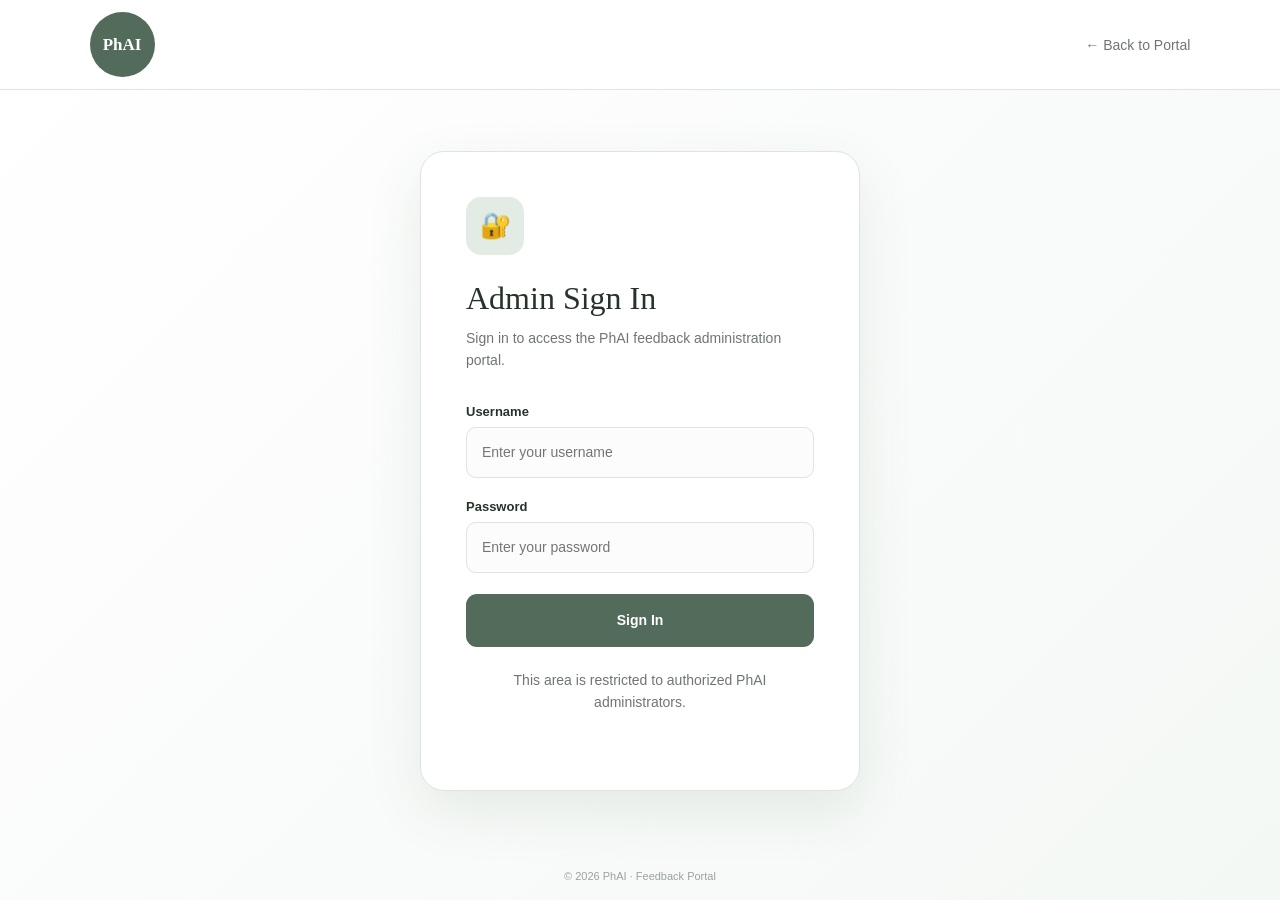
==== frontend/admin-login.html @ 31f65ddc "Initial PhAI feedback website" ====
<!DOCTYPE html>
<html lang="en">

<head>

    <meta charset="UTF-8">

    <meta name="viewport" content="width=device-width, initial-scale=1.0">

    <title>PhAI | Admin Sign In</title>


    <style>

        :root {
            --sage-dark: #526B5A;
            --sage: #7F9B88;
            --sage-light: #E2EBE4;
            --background: #F4F8F5;

            --dark: #26332A;
            --gray: #6E776F;
            --border: #DDE5DF;

            --white: #FFFFFF;
        }


        * {
            margin: 0;
            padding: 0;
            box-sizing: border-box;
        }


        body {

            min-height: 100vh;

            font-family:
                Arial,
                Helvetica,
                sans-serif;

            background:
                linear-gradient(
                    135deg,
                    #FFFFFF 0%,
                    #F4F8F5 100%
                );

            color: var(--dark);

            display: flex;

            flex-direction: column;
        }


        /* NAVBAR */

        .navbar {

            height: 90px;

            padding: 0 7%;

            background: white;

            border-bottom:
                1px solid var(--border);

            display: flex;

            align-items: center;

            justify-content: space-between;
        }


        .logo-placeholder {

            width: 65px;

            height: 65px;

            border-radius: 50%;

            background:
                var(--sage-dark);

            color: white;

            display: flex;

            align-items: center;

            justify-content: center;

            font-family: Georgia, serif;

            font-size: 17px;

            font-weight: bold;
        }


        .back-link {

            text-decoration: none;

            color: var(--gray);

            font-size: 14px;

            transition: 0.2s;
        }


        .back-link:hover {

            color:
                var(--sage-dark);
        }


        /* PAGE */

        .login-container {

            flex: 1;

            display: flex;

            align-items: center;

            justify-content: center;

            padding: 50px 20px;
        }


        /* LOGIN CARD */

        .login-card {

            width: 100%;

            max-width: 440px;

            background: white;

            border:
                1px solid var(--border);

            border-radius: 24px;

            padding: 45px;

            box-shadow:
                0 20px 55px
                rgba(60, 85, 68, 0.10);
        }


        .login-icon {

            width: 58px;

            height: 58px;

            border-radius: 15px;

            background:
                var(--sage-light);

            color:
                var(--sage-dark);

            display: flex;

            align-items: center;

            justify-content: center;

            font-size: 25px;

            margin-bottom: 25px;
        }


        .login-card h1 {

            font-family:
                Georgia,
                "Times New Roman",
                serif;

            font-size: 32px;

            font-weight: 500;

            margin-bottom: 10px;
        }


        .login-card > p {

            color:
                var(--gray);

            font-size: 14px;

            line-height: 1.6;

            margin-bottom: 32px;
        }


        /* FORM */

        .form-group {

            margin-bottom: 21px;
        }


        .form-group label {

            display: block;

            font-size: 13px;

            font-weight: 600;

            margin-bottom: 8px;
        }


        .form-group input {

            width: 100%;

            height: 51px;

            border:
                1px solid var(--border);

            border-radius: 10px;

            padding: 0 15px;

            font-family: inherit;

            font-size: 14px;

            background: #FBFCFB;

            outline: none;

            transition: 0.2s;
        }


        .form-group input:focus {

            border-color:
                var(--sage);

            background: white;

            box-shadow:
                0 0 0 3px
                rgba(127, 155, 136, 0.12);
        }


        /* BUTTON */

        .login-button {

            width: 100%;

            height: 53px;

            border: none;

            border-radius: 11px;

            background:
                var(--sage-dark);

            color: white;

            font-family: inherit;

            font-size: 14px;

            font-weight: 600;

            cursor: pointer;

            transition: 0.25s;
        }


        .login-button:hover {

            background: #425649;

            transform: translateY(-2px);
        }


        /* ERROR */

        .error-message {

            display: none;

            background: #FBECEC;

            color: #9B4545;

            border:
                1px solid #F0CACA;

            padding: 12px 14px;

            border-radius: 9px;

            font-size: 13px;

            margin-bottom: 20px;
        }


        .login-note {

            text-align: center;

            margin-top: 22px;

            color: #9AA39D;

            font-size: 11px;

            line-height: 1.5;
        }


        /* FOOTER */

        footer {

            padding: 18px;

            text-align: center;

            color: #9AA39D;

            font-size: 11px;
        }


        @media (max-width: 600px) {

            .login-card {

                padding: 30px 24px;

            }

        }

    </style>

</head>


<body>


    <header class="navbar">

        <div class="logo-placeholder">
            PhAI
        </div>


        <a
            href="index.html"
            class="back-link"
        >
            ← Back to Portal
        </a>

    </header>



    <main class="login-container">


        <section class="login-card">


            <div class="login-icon">
                🔐
            </div>


            <h1>
                Admin Sign In
            </h1>


            <p>
                Sign in to access the PhAI feedback
                administration portal.
            </p>


            <div
                id="errorMessage"
                class="error-message"
            >
                Incorrect username or password.
            </div>



            <form id="loginForm">


                <div class="form-group">

                    <label for="username">
                        Username
                    </label>

                    <input
                        type="text"
                        id="username"
                        placeholder="Enter your username"
                        required
                    >

                </div>



                <div class="form-group">

                    <label for="password">
                        Password
                    </label>

                    <input
                        type="password"
                        id="password"
                        placeholder="Enter your password"
                        required
                    >

                </div>



                <button
                    type="submit"
                    class="login-button"
                >
                    Sign In
                </button>


            </form>


            <p class="login-note">
                This area is restricted to authorized
                PhAI administrators.
            </p>


        </section>


    </main>



    <footer>

        © 2026 PhAI · Feedback Portal

    </footer>


    <script src="js/login.js"></script>

</body>

</html>
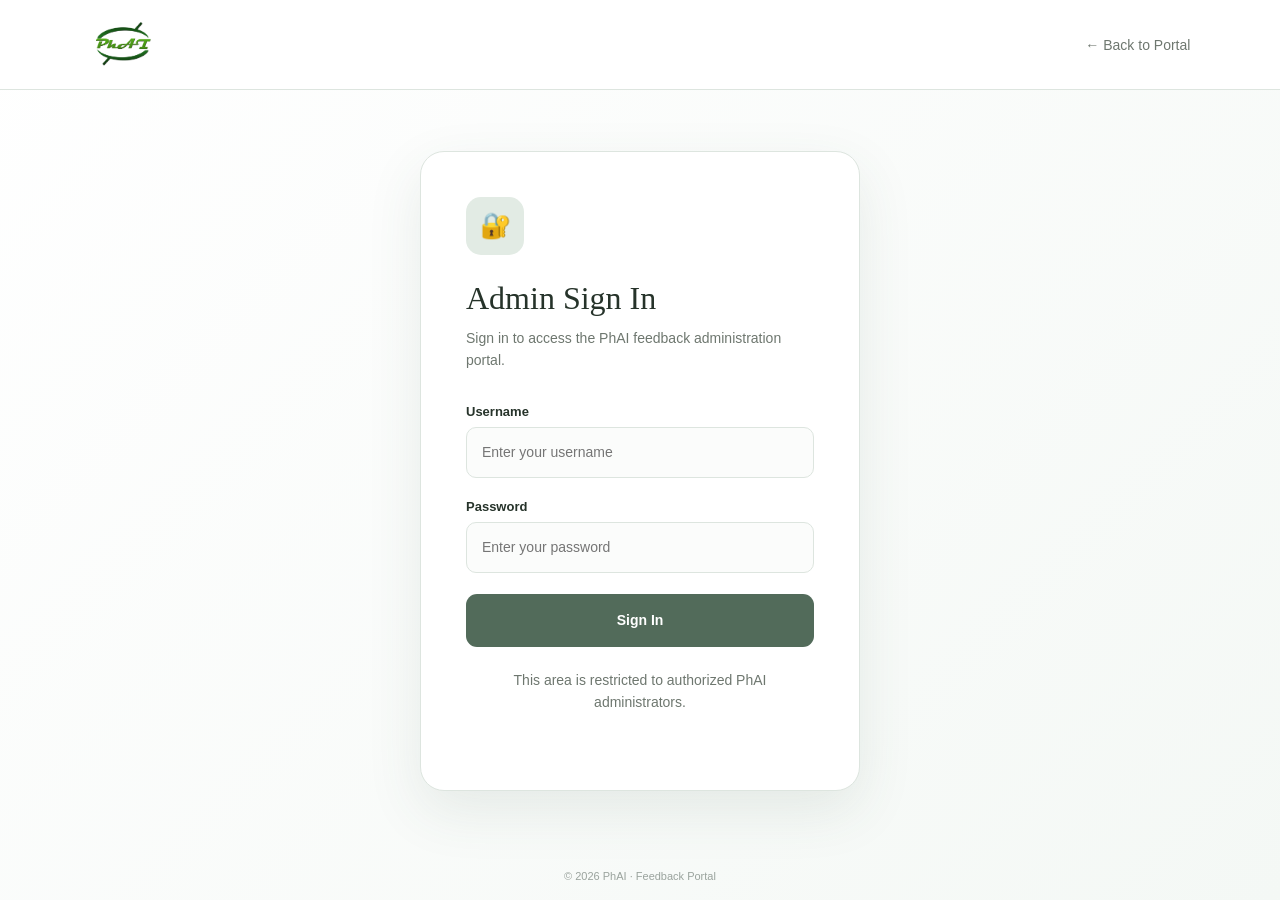
==== commit 981d73cd: "email is connected" ====
--- a/frontend/admin-login.html
+++ b/frontend/admin-login.html
@@ -79,30 +79,19 @@
 
 
         .logo-placeholder {
-
-            width: 65px;
-
-            height: 65px;
-
-            border-radius: 50%;
-
-            background:
-                var(--sage-dark);
-
-            color: white;
-
-            display: flex;
-
-            align-items: center;
-
-            justify-content: center;
-
-            font-family: Georgia, serif;
-
-            font-size: 17px;
-
-            font-weight: bold;
-        }
+        width: 65px;
+        height: 65px;
+        display: flex;
+        align-items: center;
+        justify-content: center;
+    }
+
+        .logo-placeholder img {
+        width: 100%;
+        height: 100%;
+        object-fit: contain;
+        }
+        
 
 
         .back-link {
@@ -384,7 +373,7 @@
     <header class="navbar">
 
         <div class="logo-placeholder">
-            PhAI
+            <img src="images/phai-logo.png" alt="PhAI Logo">    
         </div>
 
 
